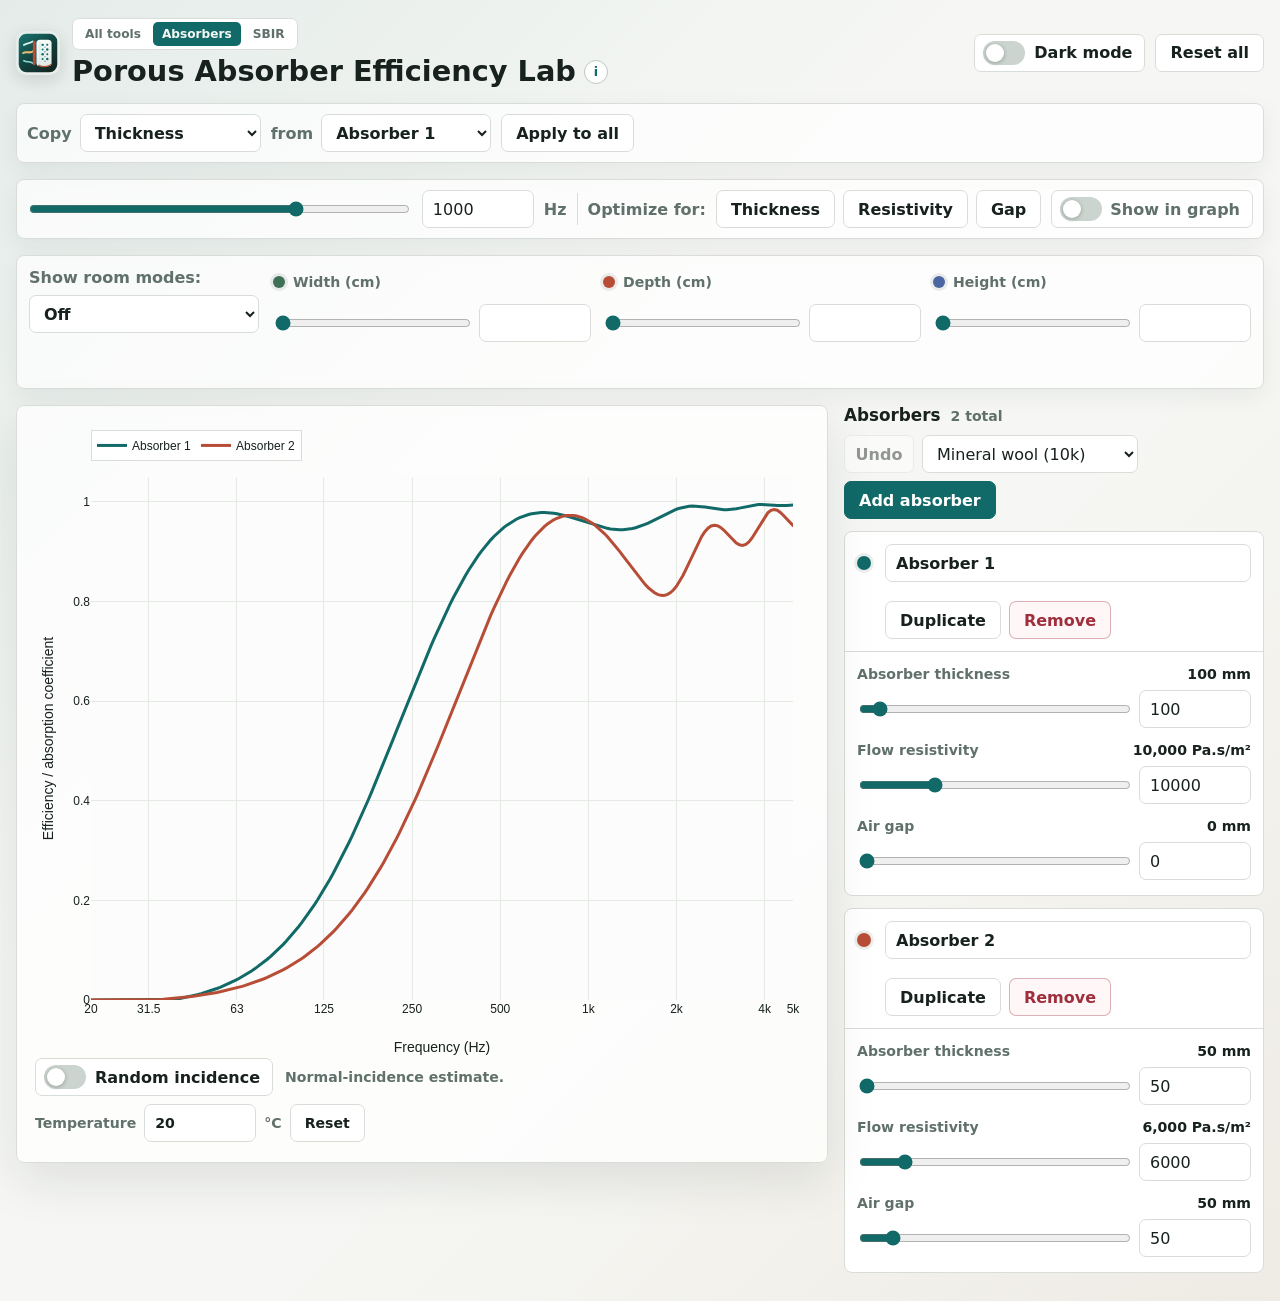
==== absorbers.html @ dc33b0ca "Create acoustics lab landing page and update tool navigation" ====
<!doctype html>
<html lang="en">
  <head>
    <meta charset="utf-8">
    <meta name="viewport" content="width=device-width, initial-scale=1">
    <title>Porous Absorber Efficiency Lab</title>
    <link rel="icon" href="./favicon.ico" sizes="any">
    <link rel="icon" href="./site-icon.svg" type="image/svg+xml">
    <link rel="icon" href="./site-icon.png" type="image/png" sizes="512x512">
    <link rel="apple-touch-icon" href="./apple-touch-icon.png" sizes="180x180">
    <link rel="stylesheet" href="./styles.css?v=3">
    <script src="https://cdn.plot.ly/plotly-2.32.0.min.js" defer></script>
    <script src="./app.js?v=2" defer></script>
  </head>
  <body>
    <main class="app-shell">
      <header class="topbar">
        <div class="brand-lockup">
          <svg class="brand-icon" viewBox="0 0 1024 1024" width="44" height="44" aria-hidden="true" focusable="false">
            <defs>
              <linearGradient id="brandIconBg" x1="188" y1="102" x2="842" y2="940" gradientUnits="userSpaceOnUse">
                <stop offset="0" stop-color="#176e69"/>
                <stop offset="0.55" stop-color="#123f3b"/>
                <stop offset="1" stop-color="#14251f"/>
              </linearGradient>
              <linearGradient id="brandIconSlab" x1="484" y1="206" x2="800" y2="822" gradientUnits="userSpaceOnUse">
                <stop offset="0" stop-color="#fbfffc"/>
                <stop offset="1" stop-color="#dfe9e4"/>
              </linearGradient>
            </defs>
            <rect x="64" y="64" width="896" height="896" rx="184" fill="url(#brandIconBg)"/>
            <path d="M184 326 C246 280 312 296 388 244" fill="none" stroke="#d8eeee" stroke-width="44" stroke-linecap="round"/>
            <path d="M166 512 C238 462 318 534 402 470" fill="none" stroke="#efbd73" stroke-width="48" stroke-linecap="round"/>
            <path d="M184 692 C262 738 326 690 400 752" fill="none" stroke="#8bd8d4" stroke-width="40" stroke-linecap="round"/>
            <rect x="392" y="230" width="66" height="568" rx="33" fill="#b84d37"/>
            <rect x="476" y="202" width="352" height="620" rx="82" fill="#000000" opacity="0.18" transform="translate(16 18)"/>
            <rect x="476" y="202" width="352" height="620" rx="82" fill="url(#brandIconSlab)"/>
            <rect x="524" y="258" width="70" height="508" rx="35" fill="#d8eeee" opacity="0.72"/>
            <g fill="#116a68">
              <circle cx="620" cy="322" r="28"/>
              <circle cx="728" cy="322" r="24"/>
              <circle cx="620" cy="432" r="22"/>
              <circle cx="728" cy="432" r="29"/>
              <circle cx="620" cy="542" r="30"/>
              <circle cx="728" cy="542" r="22"/>
              <circle cx="620" cy="652" r="23"/>
              <circle cx="728" cy="652" r="28"/>
            </g>
            <g fill="#4b65a2" opacity="0.68">
              <circle cx="674" cy="376" r="16"/>
              <circle cx="674" cy="486" r="18"/>
              <circle cx="674" cy="596" r="16"/>
              <circle cx="674" cy="706" r="18"/>
            </g>
            <path d="M534 796 C604 842 740 844 808 782" fill="none" stroke="#b84d37" stroke-width="30" stroke-linecap="round"/>
          </svg>
          <div class="brand-copy">
            <nav class="tool-tabs" aria-label="Acoustics tools">
              <a class="tool-tab" href="./index.html">All tools</a>
              <a class="tool-tab" href="./absorbers.html" aria-current="page">Absorbers</a>
              <a class="tool-tab" href="./sbir.html">SBIR</a>
            </nav>
            <div class="title-with-info">
              <h1>Porous Absorber Efficiency Lab</h1>
              <button
                class="model-info"
                type="button"
                aria-label="Based on Allard and Champoux 1992 models"
                aria-expanded="false"
                data-tooltip="Based on Allard &amp; Champoux (1992) models."
              >i</button>
            </div>
          </div>
        </div>
        <div class="top-actions" aria-label="Global controls">
          <label class="switch-control">
            <input id="darkMode" type="checkbox">
            <span class="switch-track" aria-hidden="true"></span>
            <span>Dark mode</span>
          </label>
          <button id="resetAllButton" class="secondary-button" type="button">Reset all</button>
        </div>
      </header>

      <section class="command-row" aria-label="Copy slider value">
        <label>
          <span>Copy</span>
          <select id="copyParameter"></select>
        </label>
        <label>
          <span>from</span>
          <select id="copySource"></select>
        </label>
        <button id="applyToVisibleButton" class="secondary-button" type="button">Apply to all</button>
      </section>

      <section class="command-row optimize-row" aria-label="Optimize absorber parameter">
        <input
          id="optimizeFrequencyRange"
          class="frequency-slider"
          type="range"
          min="0"
          max="1"
          step="any"
          aria-label="Optimize frequency"
        >
        <input
          id="optimizeFrequencyInput"
          class="frequency-input"
          type="number"
          max="5000"
          step="1"
          inputmode="numeric"
          aria-label="Optimize frequency value"
        >
        <span class="command-label">Hz</span>
        <span class="command-divider" aria-hidden="true"></span>
        <span class="command-label">Optimize for:</span>
        <div class="optimize-buttons" aria-label="Optimize parameter">
          <button class="secondary-button" type="button" data-optimize-param="thickness">Thickness</button>
          <button class="secondary-button" type="button" data-optimize-param="flowResistivity">Resistivity</button>
          <button class="secondary-button" type="button" data-optimize-param="airGap">Gap</button>
        </div>
        <label class="optimizer-visibility switch-control">
          <input id="optimizerLineVisible" type="checkbox">
          <span class="switch-track" aria-hidden="true"></span>
          <span>Show in graph</span>
        </label>
      </section>

      <section id="roomModesPanel" class="room-modes-panel" aria-label="Room mode controls">
        <div class="room-mode-select">
          <label>
            <span>Show room modes:</span>
            <select id="roomModeOrder">
              <option value="0">Off</option>
              <option value="1">1st order</option>
              <option value="2">2nd order</option>
              <option value="3">3rd order</option>
            </select>
          </label>
        </div>
        <div id="roomDimensionList" class="room-dimension-list"></div>
      </section>

      <section class="workspace">
        <section class="chart-panel" aria-label="Absorber chart">
          <div id="chart"></div>
          <div class="chart-footer">
            <div class="chart-summary-row">
              <label class="switch-control graph-incidence-control">
                <input id="randomIncidence" type="checkbox">
                <span class="switch-track" aria-hidden="true"></span>
                <span>Random incidence</span>
              </label>
              <div id="chartStatus" class="chart-status" role="status"></div>
            </div>
            <div class="temperature-control">
              <label class="temperature-field" for="airTemperature">
                <span>Temperature</span>
                <input
                  id="airTemperature"
                  type="number"
                  min="-20"
                  max="40"
                  step="1"
                  inputmode="numeric"
                  aria-label="Air temperature in Celsius"
                >
                <span>°C</span>
              </label>
              <button id="resetAirTemperatureButton" class="quiet-button" type="button">Reset</button>
            </div>
          </div>
        </section>

        <aside class="control-panel" aria-label="Absorber controls">
          <div class="panel-heading">
            <div class="panel-title">
              <h2>Absorbers</h2>
              <span id="absorberCount"></span>
            </div>
            <div class="panel-actions">
              <button id="undoButton" class="icon-button" type="button" title="Undo">Undo</button>
              <select id="absorberPreset" aria-label="Absorber preset"></select>
              <button id="addAbsorberButton" class="primary-button" type="button">Add absorber</button>
            </div>
          </div>
          <div id="absorberList" class="absorber-list"></div>
        </aside>
      </section>
    </main>
  </body>
</html>
---- styles.css ----
:root {
  color-scheme: light;
  --bg: #f6f7f4;
  --surface: #ffffff;
  --surface-strong: #eef2ec;
  --panel-bg: rgba(255, 255, 255, 0.72);
  --chart-bg: #fbfcfb;
  --card-muted: #f7f8f7;
  --ink: #17211d;
  --muted: #60706a;
  --line: #d8ded7;
  --line-strong: #bac6be;
  --grid: #e5eae4;
  --danger-bg: #fff6f7;
  --legend-bg: rgba(255, 255, 255, 0.78);
  --accent: #116a68;
  --accent-strong: #0b504e;
  --accent-soft: #d8eeee;
  --danger: #9f2f3c;
  --wash-a: rgba(17, 106, 104, 0.08);
  --wash-b: rgba(148, 91, 42, 0.08);
  --soft-shadow: 0 8px 24px rgba(23, 33, 29, 0.06);
  --swatch-ring: rgba(23, 33, 29, 0.08);
  --shadow: 0 18px 50px rgba(23, 33, 29, 0.1);
  font-family:
    Inter, ui-sans-serif, system-ui, -apple-system, BlinkMacSystemFont, "Segoe UI",
    sans-serif;
}

:root[data-theme="dark"] {
  color-scheme: dark;
  --bg: #121713;
  --surface: #1b221e;
  --surface-strong: #232c27;
  --panel-bg: rgba(27, 34, 30, 0.82);
  --chart-bg: #151b18;
  --card-muted: #171d19;
  --ink: #edf3ee;
  --muted: #a9b8b0;
  --line: #344139;
  --line-strong: #4c5c53;
  --grid: #2a352f;
  --danger-bg: #2a171a;
  --legend-bg: rgba(27, 34, 30, 0.86);
  --accent: #4fb7b2;
  --accent-strong: #8bd8d4;
  --accent-soft: #173c3b;
  --danger: #f08b99;
  --wash-a: rgba(79, 183, 178, 0.12);
  --wash-b: rgba(188, 135, 74, 0.1);
  --soft-shadow: 0 8px 24px rgba(0, 0, 0, 0.24);
  --swatch-ring: rgba(237, 243, 238, 0.12);
  --shadow: 0 18px 50px rgba(0, 0, 0, 0.34);
}

* {
  box-sizing: border-box;
}

body {
  margin: 0;
  min-height: 100vh;
  background:
    linear-gradient(135deg, var(--wash-a), transparent 38%),
    linear-gradient(315deg, var(--wash-b), transparent 40%),
    var(--bg);
  color: var(--ink);
}

button,
input,
select {
  font: inherit;
}

button,
select,
input[type="number"],
input[type="text"] {
  border: 1px solid var(--line);
  border-radius: 7px;
}

button {
  cursor: pointer;
}

button:disabled {
  cursor: not-allowed;
  opacity: 0.45;
}

.app-shell {
  width: min(1540px, calc(100vw - 32px));
  margin: 0 auto;
  padding: 18px 0 28px;
}

.topbar {
  position: relative;
  z-index: 100;
  display: flex;
  align-items: center;
  justify-content: space-between;
  gap: 20px;
  margin-bottom: 16px;
}

.brand-lockup {
  min-width: 0;
  display: flex;
  align-items: center;
  gap: 12px;
}

.brand-icon {
  width: 44px;
  height: 44px;
  display: block;
  flex: 0 0 auto;
  border-radius: 10px;
  box-shadow: 0 5px 16px rgba(23, 33, 29, 0.14);
}

.brand-copy {
  min-width: 0;
}

.tool-tabs {
  width: fit-content;
  min-height: 30px;
  display: inline-flex;
  align-items: center;
  gap: 3px;
  margin: 0 0 6px;
  padding: 3px;
  border: 1px solid var(--line);
  border-radius: 7px;
  background: var(--surface);
}

.tool-tab {
  min-height: 24px;
  display: inline-flex;
  align-items: center;
  justify-content: center;
  padding: 0 9px;
  border-radius: 5px;
  color: var(--muted);
  font-size: 0.76rem;
  font-weight: 780;
  line-height: 1;
  text-decoration: none;
  transition:
    background 140ms ease,
    color 140ms ease;
}

.tool-tab:hover {
  background: var(--accent-soft);
  color: var(--ink);
}

.tool-tab[aria-current="page"] {
  background: var(--accent);
  color: var(--bg);
}

.title-with-info {
  min-width: 0;
  display: flex;
  align-items: center;
  gap: 8px;
}

.model-info {
  width: 24px;
  height: 24px;
  min-height: 24px;
  position: relative;
  flex: 0 0 auto;
  display: inline-grid;
  place-items: center;
  padding: 0;
  border-color: var(--line-strong);
  border-radius: 50%;
  background: var(--surface);
  color: var(--accent);
  font-size: 0.78rem;
  font-weight: 840;
}

.model-info::after {
  content: attr(data-tooltip);
  width: max-content;
  max-width: min(340px, calc(100vw - 32px));
  position: absolute;
  z-index: 20;
  top: calc(100% + 8px);
  right: 0;
  padding: 8px 10px;
  border: 1px solid var(--line);
  border-radius: 7px;
  background: var(--surface);
  box-shadow: var(--soft-shadow);
  color: var(--ink);
  font-size: 0.78rem;
  font-weight: 680;
  line-height: 1.35;
  text-align: left;
  white-space: normal;
  opacity: 0;
  visibility: hidden;
  pointer-events: none;
  transform: translateY(-3px);
  transition:
    opacity 120ms ease,
    transform 120ms ease,
    visibility 120ms ease;
}

.model-info:hover::after,
.model-info:focus-visible::after,
.model-info[aria-expanded="true"]::after {
  opacity: 1;
  visibility: visible;
  transform: translateY(0);
}

.eyebrow {
  margin: 0 0 5px;
  color: var(--accent);
  font-size: 0.75rem;
  font-weight: 760;
  letter-spacing: 0;
  text-transform: none;
}

h1,
h2,
h3,
p {
  margin-top: 0;
}

h1 {
  margin-bottom: 0;
  font-size: 1.8rem;
  line-height: 1.08;
  letter-spacing: 0;
}

.top-actions,
.command-row {
  display: flex;
  align-items: center;
  gap: 10px;
  flex-wrap: wrap;
}

.command-row {
  min-height: 58px;
  margin-bottom: 16px;
  padding: 10px;
  border: 1px solid var(--line);
  border-radius: 8px;
  background: var(--panel-bg);
  box-shadow: var(--soft-shadow);
}

.command-row label {
  display: flex;
  align-items: center;
  gap: 8px;
  color: var(--muted);
  font-weight: 680;
}

.command-label {
  color: var(--muted);
  font-weight: 760;
  white-space: nowrap;
}

.optimize-row {
  align-items: center;
}

.command-divider {
  width: 1px;
  height: 32px;
  background: var(--line);
}

.frequency-slider {
  flex: 1 1 300px;
  max-width: 560px;
}

.frequency-input {
  width: 118px;
}

.optimize-buttons {
  display: flex;
  gap: 8px;
  flex-wrap: wrap;
}

.optimizer-visibility {
  display: flex;
  align-items: center;
  gap: 8px;
  margin-left: auto;
  color: var(--muted);
  font-weight: 760;
}

.room-modes-panel {
  display: grid;
  grid-template-columns: 230px minmax(0, 1fr);
  gap: 14px;
  align-items: start;
  margin-bottom: 16px;
  padding: 12px;
  border: 1px solid var(--line);
  border-radius: 8px;
  background: var(--panel-bg);
  box-shadow: var(--soft-shadow);
}

.room-mode-select label {
  display: grid;
  gap: 8px;
  color: var(--muted);
  font-weight: 760;
}

.room-mode-select select {
  width: 100%;
}

.room-dimension-list {
  display: grid;
  grid-template-columns: repeat(3, minmax(0, 1fr));
  gap: 12px;
}

.room-dimension-field {
  display: grid;
  gap: 8px;
}

.room-dimension-toggle {
  display: inline-flex;
  align-items: center;
  gap: 8px;
  width: fit-content;
  min-height: 28px;
  padding: 0;
  border: 0;
  border-radius: 0;
  background: transparent;
  color: var(--muted);
  font-size: 0.88rem;
  font-weight: 780;
  text-align: left;
}

.room-dimension-toggle[aria-pressed="false"] {
  opacity: 0.5;
}

.room-dimension-toggle[aria-pressed="false"] .room-swatch {
  background: transparent !important;
  box-shadow:
    inset 0 0 0 2px currentColor,
    0 0 0 3px var(--swatch-ring);
}

.room-swatch {
  width: 12px;
  height: 12px;
  border-radius: 50%;
  box-shadow: 0 0 0 3px var(--swatch-ring);
}

.room-dimension-controls {
  display: grid;
  grid-template-columns: minmax(0, 1fr) 112px;
  gap: 10px;
  align-items: center;
}

.room-harmonic-row {
  display: grid;
  grid-template-columns: minmax(0, 1fr) 112px;
  gap: 10px;
}

.room-harmonic-buttons {
  display: grid;
  grid-template-columns: repeat(3, minmax(0, 1fr));
  gap: 5px;
  min-height: 26px;
}

.room-harmonic-buttons .room-harmonic-button {
  min-width: 0;
  min-height: 26px;
  padding: 0 6px;
  font-size: 0.78rem;
}

.room-harmonic-buttons .room-harmonic-button.is-hidden {
  visibility: hidden;
  pointer-events: none;
}

select,
input[type="number"],
input[type="text"] {
  min-height: 38px;
  background: var(--surface);
  color: var(--ink);
  padding: 0 10px;
}

select {
  min-width: 170px;
}

.primary-button,
.secondary-button,
.quiet-button,
.danger-button,
.icon-button {
  min-height: 38px;
  display: inline-flex;
  align-items: center;
  justify-content: center;
  gap: 7px;
  padding: 0 14px;
  font-weight: 760;
  transition:
    transform 140ms ease,
    border-color 140ms ease,
    background 140ms ease;
}

.primary-button {
  border-color: var(--accent);
  background: var(--accent);
  color: white;
}

.secondary-button,
.quiet-button,
.icon-button {
  background: var(--surface);
  color: var(--ink);
}

.danger-button {
  border-color: rgba(159, 47, 60, 0.35);
  background: var(--danger-bg);
  color: var(--danger);
}

.icon-button {
  min-width: 70px;
  padding: 0;
}

button:not(:disabled):hover {
  transform: translateY(-1px);
}

button:not(:disabled):active {
  transform: translateY(0);
}

.switch-control {
  min-height: 38px;
  display: inline-flex;
  align-items: center;
  gap: 9px;
  padding: 0 12px 0 8px;
  border: 1px solid var(--line);
  border-radius: 7px;
  background: var(--surface);
  color: var(--ink);
  font-weight: 760;
  cursor: pointer;
  user-select: none;
}

.switch-control input {
  position: absolute;
  inline-size: 1px;
  block-size: 1px;
  opacity: 0;
  pointer-events: none;
}

.switch-track {
  width: 42px;
  height: 24px;
  position: relative;
  border-radius: 999px;
  background: #cbd4ce;
  transition: background 160ms ease;
}

.switch-track::after {
  content: "";
  position: absolute;
  top: 3px;
  left: 3px;
  width: 18px;
  height: 18px;
  border-radius: 50%;
  background: white;
  box-shadow: 0 1px 4px rgba(23, 33, 29, 0.3);
  transition: transform 160ms ease;
}

.switch-control input:checked + .switch-track {
  background: var(--accent);
}

.switch-control input:checked + .switch-track::after {
  transform: translateX(18px);
}

.workspace {
  display: grid;
  grid-template-columns: minmax(0, 1fr) minmax(330px, 420px);
  gap: 16px;
  align-items: start;
}

.chart-panel {
  border: 1px solid var(--line);
  border-radius: 8px;
  background: var(--panel-bg);
  box-shadow: var(--shadow);
}

.chart-panel {
  min-height: 670px;
  padding: 12px;
  position: sticky;
  top: 18px;
}

#chart {
  width: 100%;
  height: 640px;
}

.chart-footer {
  min-height: 46px;
  display: grid;
  gap: 8px;
  padding: 0 6px 8px;
}

.chart-summary-row {
  display: flex;
  align-items: center;
  gap: 12px;
  flex-wrap: wrap;
}

.graph-incidence-control {
  flex: 0 0 auto;
}

.temperature-control {
  display: inline-flex;
  align-items: center;
  gap: 8px;
  width: fit-content;
  color: var(--muted);
  font-size: 0.88rem;
  font-weight: 760;
  white-space: nowrap;
}

.temperature-field {
  display: inline-flex;
  align-items: center;
  gap: 8px;
}

.temperature-field input {
  width: 68px;
}

.chart-status {
  min-width: 0;
  color: var(--muted);
  font-size: 0.88rem;
  font-weight: 680;
}

.control-panel {
  padding: 0;
}

.panel-heading {
  display: flex;
  align-items: center;
  justify-content: space-between;
  gap: 10px;
  margin-bottom: 12px;
  flex-wrap: wrap;
}

.panel-title {
  display: flex;
  align-items: baseline;
  gap: 10px;
}

.setup-title {
  align-items: flex-start;
  flex-direction: column;
  gap: 4px;
}

.setup-info {
  display: grid;
  gap: 2px;
}

.panel-actions {
  display: flex;
  align-items: center;
  gap: 8px;
  flex-wrap: wrap;
}

.panel-actions select {
  min-width: 190px;
}

.panel-heading h2 {
  margin-bottom: 0;
  font-size: 1.05rem;
}

#absorberCount {
  color: var(--muted);
  font-size: 0.88rem;
  font-weight: 700;
}

.absorber-list {
  display: grid;
  gap: 12px;
}

.absorber-card {
  border: 1px solid var(--line);
  border-radius: 8px;
  background: var(--surface);
  overflow: hidden;
}

.absorber-header {
  display: grid;
  grid-template-columns: 18px minmax(0, 1fr);
  gap: 10px;
  align-items: center;
  padding: 12px;
  border-bottom: 1px solid var(--line);
}

.trace-swatch {
  width: 14px;
  height: 14px;
  border-radius: 50%;
  box-shadow: 0 0 0 3px var(--swatch-ring);
}

.absorber-title-row {
  display: flex;
  align-items: center;
  gap: 8px;
}

.sbir-card-title-row {
  justify-content: space-between;
  min-width: 0;
}

.absorber-card[data-enabled="false"] .absorber-body {
  opacity: 0.55;
}

.absorber-title-row input[type="text"] {
  width: 100%;
  min-width: 0;
  font-weight: 800;
}

.absorber-actions {
  grid-column: 2;
  display: flex;
  gap: 8px;
  flex-wrap: wrap;
  margin-top: 9px;
}

.absorber-body {
  display: grid;
  gap: 14px;
  padding: 14px 12px 15px;
}

.slider-field {
  display: grid;
  gap: 8px;
}

.slider-label {
  display: flex;
  justify-content: space-between;
  gap: 10px;
  color: var(--muted);
  font-size: 0.88rem;
  font-weight: 780;
}

.slider-label strong {
  color: var(--ink);
  font-weight: 840;
}

.slider-control-row {
  display: grid;
  grid-template-columns: minmax(0, 1fr) 112px;
  gap: 10px;
  align-items: center;
}

input[type="range"] {
  width: 100%;
  min-width: 0;
  accent-color: var(--accent);
}

input[type="number"] {
  width: 112px;
}

.empty-state {
  min-height: 170px;
  display: grid;
  place-items: center;
  padding: 22px;
  border: 1px dashed var(--line-strong);
  border-radius: 8px;
  color: var(--muted);
  text-align: center;
  font-weight: 720;
}

@media (max-width: 1040px) {
  .topbar {
    align-items: flex-start;
    flex-direction: column;
  }

  .workspace {
    grid-template-columns: 1fr;
  }

  .room-modes-panel {
    grid-template-columns: 1fr;
  }

  .room-modes-panel[data-room-modes-enabled="false"] {
    grid-template-columns: 1fr;
  }

  .chart-panel {
    position: static;
  }
}

@media (max-width: 640px) {
  .app-shell {
    width: min(100vw - 20px, 1540px);
    padding-top: 14px;
  }

  h1 {
    font-size: 1.55rem;
    line-height: 1.02;
  }

  .brand-lockup {
    align-items: flex-start;
    gap: 10px;
  }

  .brand-icon {
    width: 38px;
    height: 38px;
    border-radius: 9px;
  }

  .top-actions,
  .command-row {
    width: 100%;
  }

  .top-actions > *,
  .command-row label,
  .command-row button,
  .command-label,
  .command-divider,
  .frequency-slider,
  .frequency-input,
  .optimize-buttons,
  .optimizer-visibility {
    width: 100%;
  }

  .command-row label {
    align-items: flex-start;
    flex-direction: column;
  }

  .switch-control {
    justify-content: flex-start;
  }

  .command-row .switch-control {
    align-items: center;
    flex-direction: row;
  }

  select {
    width: 100%;
  }

  .optimize-buttons {
    display: grid;
    grid-template-columns: 1fr;
  }

  .optimizer-visibility {
    margin-left: 0;
  }

  .command-divider {
    height: 1px;
  }

  .room-dimension-list {
    grid-template-columns: 1fr;
  }

  .room-dimension-controls,
  .room-harmonic-row {
    grid-template-columns: 1fr;
  }

  .chart-panel {
    min-height: 460px;
    padding: 8px;
  }

  #chart {
    height: 440px;
  }

  .chart-footer {
    padding: 0 2px 6px;
  }

  .chart-summary-row {
    align-items: stretch;
    flex-direction: column;
  }

  .graph-incidence-control,
  .temperature-control {
    width: 100%;
  }

  .temperature-control {
    justify-content: space-between;
  }

  .temperature-field {
    flex: 1;
    justify-content: space-between;
  }

  .panel-heading {
    align-items: stretch;
    flex-direction: column;
  }

  .panel-actions {
    display: grid;
    grid-template-columns: 1fr;
  }

  .panel-actions select {
    width: 100%;
  }

  .absorber-title-row {
    align-items: stretch;
    flex-direction: column;
  }

  .slider-control-row {
    grid-template-columns: 1fr;
  }

  input[type="number"] {
    width: 100%;
  }
}
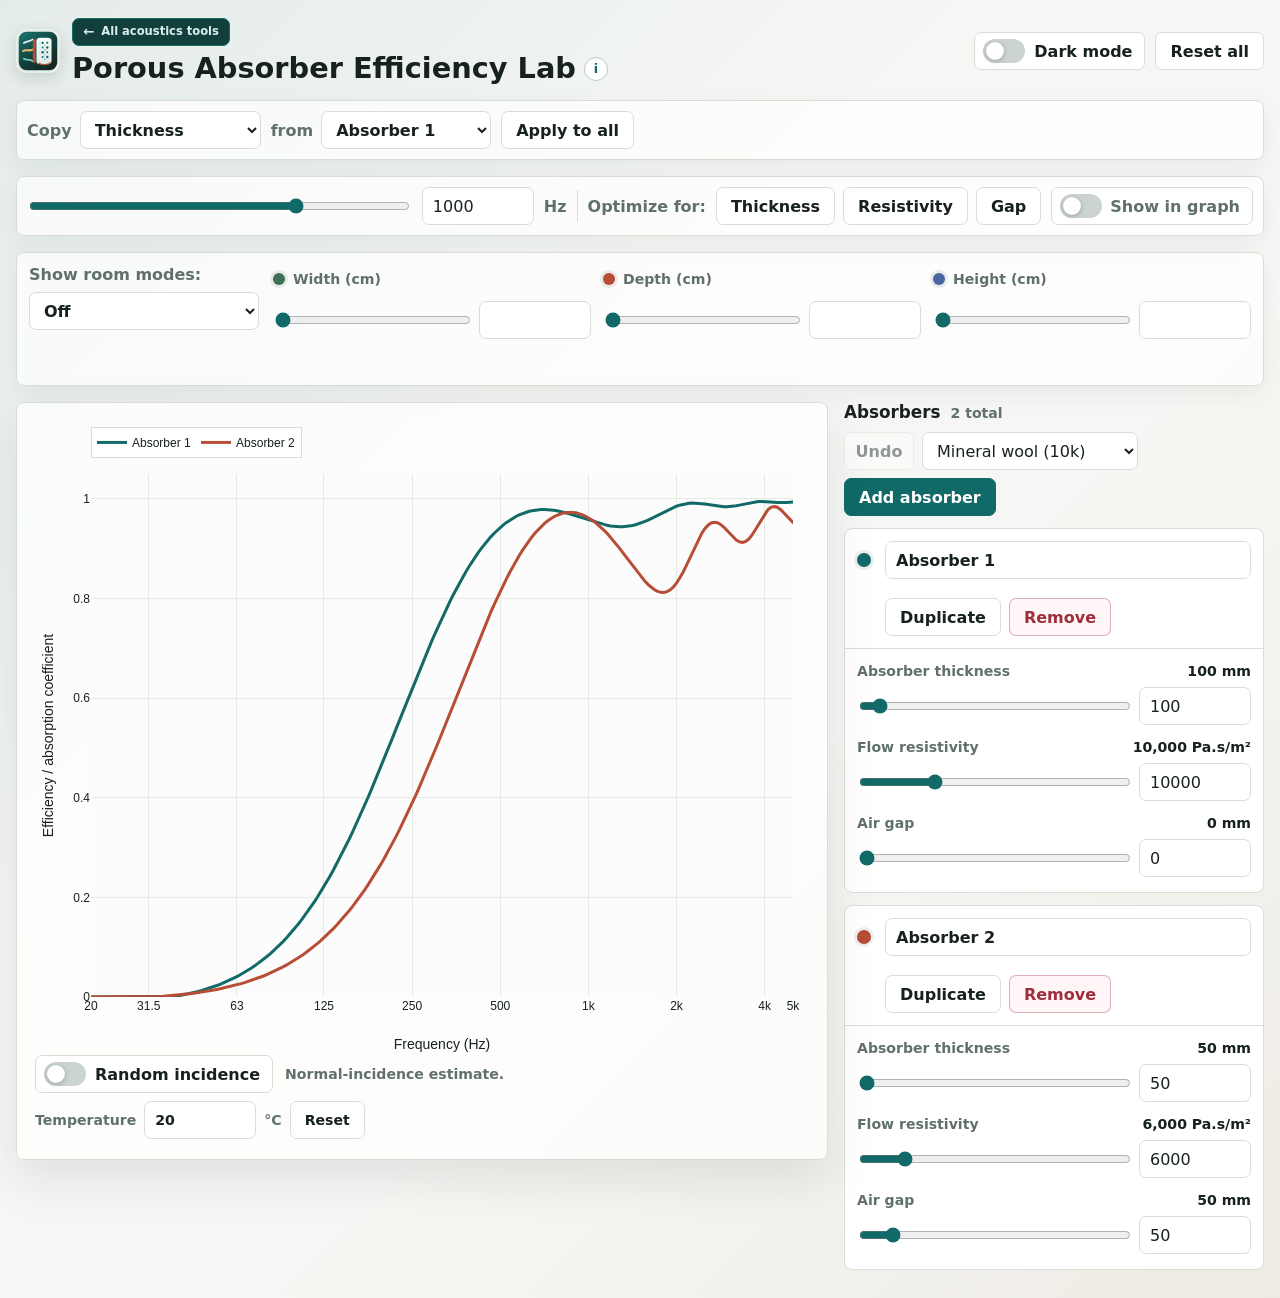
==== commit 65a5dfdc: "Centralize tool navigation styling across acoustics pages" ====
--- a/absorbers.html
+++ b/absorbers.html
@@ -9,6 +9,7 @@
     <link rel="icon" href="./site-icon.png" type="image/png" sizes="512x512">
     <link rel="apple-touch-icon" href="./apple-touch-icon.png" sizes="180x180">
     <link rel="stylesheet" href="./styles.css?v=3">
+    <link rel="stylesheet" href="./navigation.css">
     <script src="https://cdn.plot.ly/plotly-2.32.0.min.js" defer></script>
     <script src="./app.js?v=2" defer></script>
   </head>
@@ -55,10 +56,8 @@
             <path d="M534 796 C604 842 740 844 808 782" fill="none" stroke="#b84d37" stroke-width="30" stroke-linecap="round"/>
           </svg>
           <div class="brand-copy">
-            <nav class="tool-tabs" aria-label="Acoustics tools">
-              <a class="tool-tab" href="./index.html">All tools</a>
-              <a class="tool-tab" href="./absorbers.html" aria-current="page">Absorbers</a>
-              <a class="tool-tab" href="./sbir.html">SBIR</a>
+            <nav class="tool-navigation" aria-label="Tool navigation">
+              <a class="tool-home-link" href="./index.html">All acoustics tools</a>
             </nav>
             <div class="title-with-info">
               <h1>Porous Absorber Efficiency Lab</h1>
--- a/styles.css
+++ b/styles.css
@@ -126,46 +126,6 @@
   min-width: 0;
 }
 
-.tool-tabs {
-  width: fit-content;
-  min-height: 30px;
-  display: inline-flex;
-  align-items: center;
-  gap: 3px;
-  margin: 0 0 6px;
-  padding: 3px;
-  border: 1px solid var(--line);
-  border-radius: 7px;
-  background: var(--surface);
-}
-
-.tool-tab {
-  min-height: 24px;
-  display: inline-flex;
-  align-items: center;
-  justify-content: center;
-  padding: 0 9px;
-  border-radius: 5px;
-  color: var(--muted);
-  font-size: 0.76rem;
-  font-weight: 780;
-  line-height: 1;
-  text-decoration: none;
-  transition:
-    background 140ms ease,
-    color 140ms ease;
-}
-
-.tool-tab:hover {
-  background: var(--accent-soft);
-  color: var(--ink);
-}
-
-.tool-tab[aria-current="page"] {
-  background: var(--accent);
-  color: var(--bg);
-}
-
 .title-with-info {
   min-width: 0;
   display: flex;
--- a/navigation.css
+++ b/navigation.css
@@ -0,0 +1,45 @@
+.tool-navigation {
+  width: fit-content;
+  margin: 0 0 7px;
+  line-height: 1;
+}
+
+.tool-home-link {
+  min-height: 28px;
+  display: inline-flex;
+  align-items: center;
+  gap: 7px;
+  padding: 0 10px;
+  border: 1px solid #176e69;
+  border-radius: 7px;
+  background: #123f3b;
+  color: #d8eeee;
+  font-family: Inter, ui-sans-serif, system-ui, -apple-system, BlinkMacSystemFont, "Segoe UI", sans-serif;
+  font-size: 0.72rem;
+  font-weight: 760;
+  line-height: 1;
+  text-decoration: none;
+  transition: background 140ms ease, border-color 140ms ease, color 140ms ease;
+}
+
+.tool-home-link::before {
+  content: "←";
+  font-size: 0.84rem;
+}
+
+.tool-home-link:hover {
+  border-color: #238b84;
+  background: #176e69;
+  color: #ffffff;
+}
+
+.tool-home-link:focus-visible {
+  outline: 2px solid #4fb7b2;
+  outline-offset: 3px;
+}
+
+@media (prefers-reduced-motion: reduce) {
+  .tool-home-link {
+    transition: none;
+  }
+}
